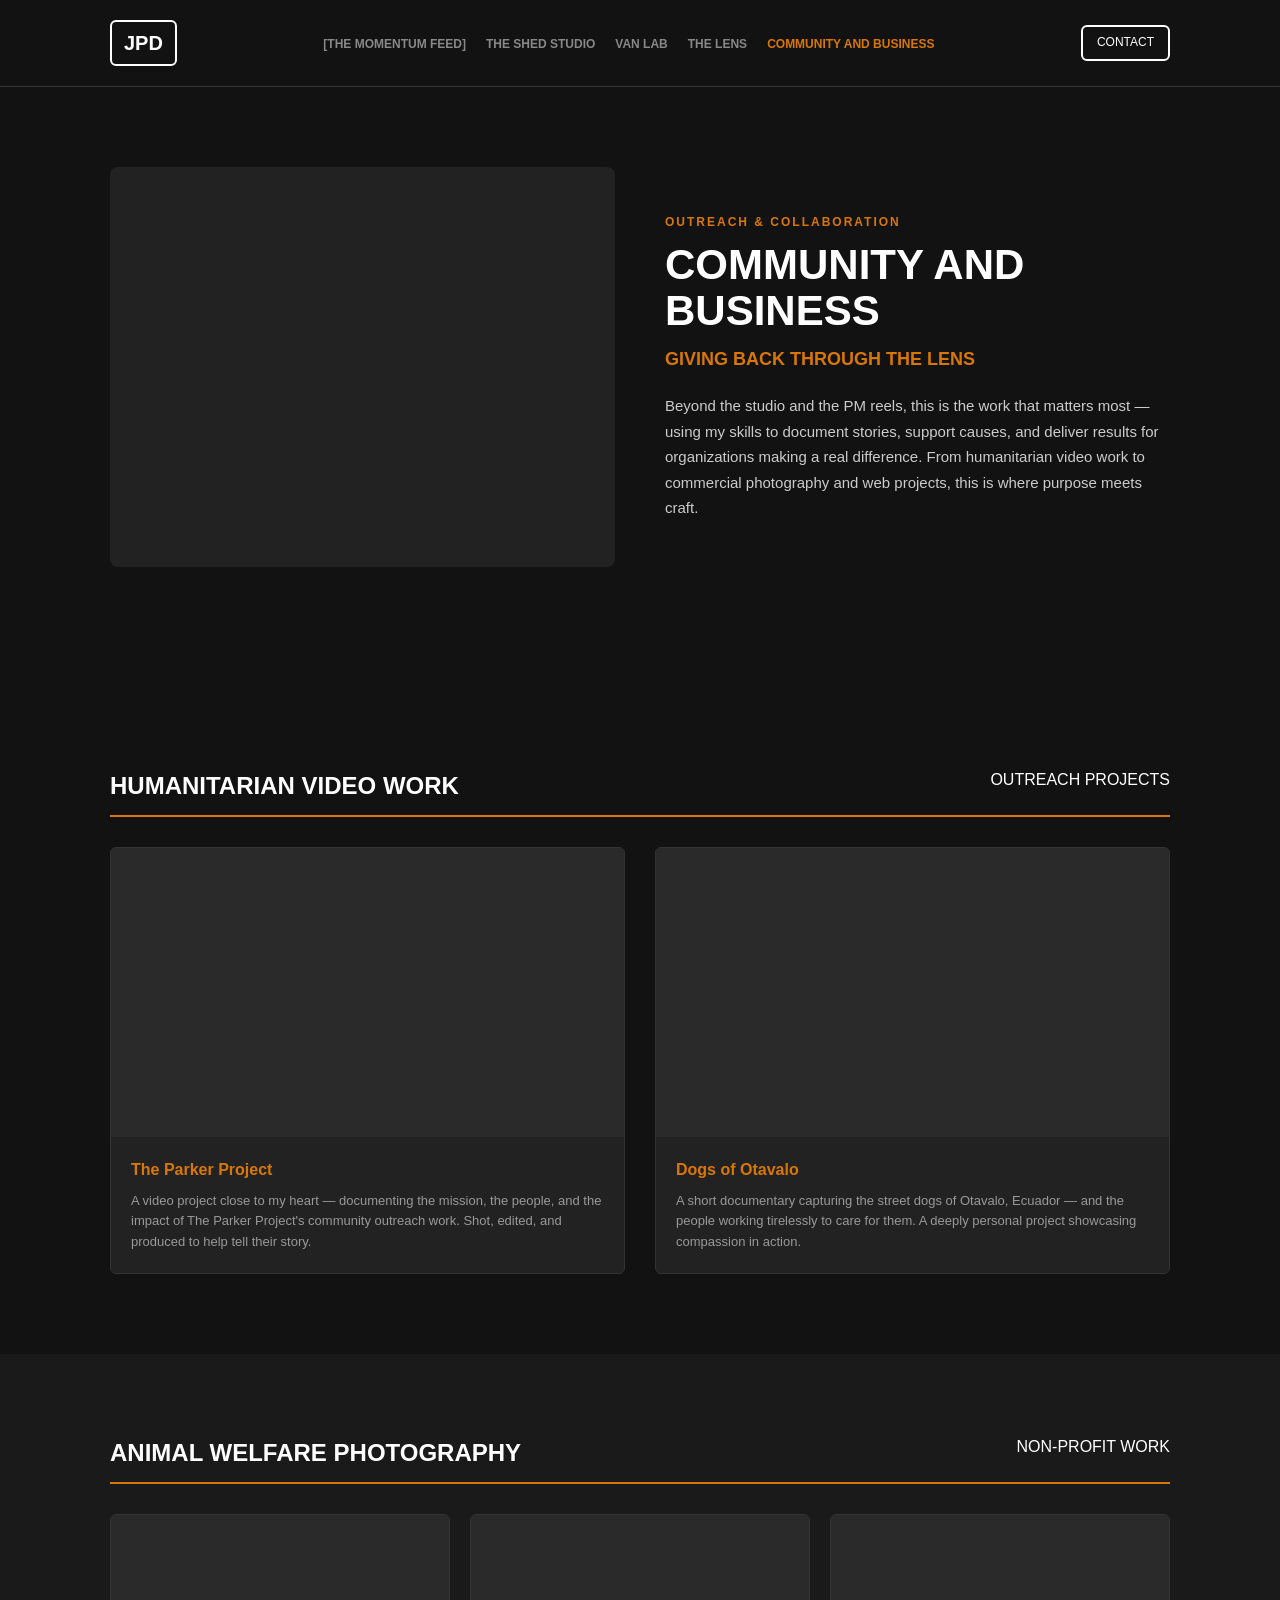
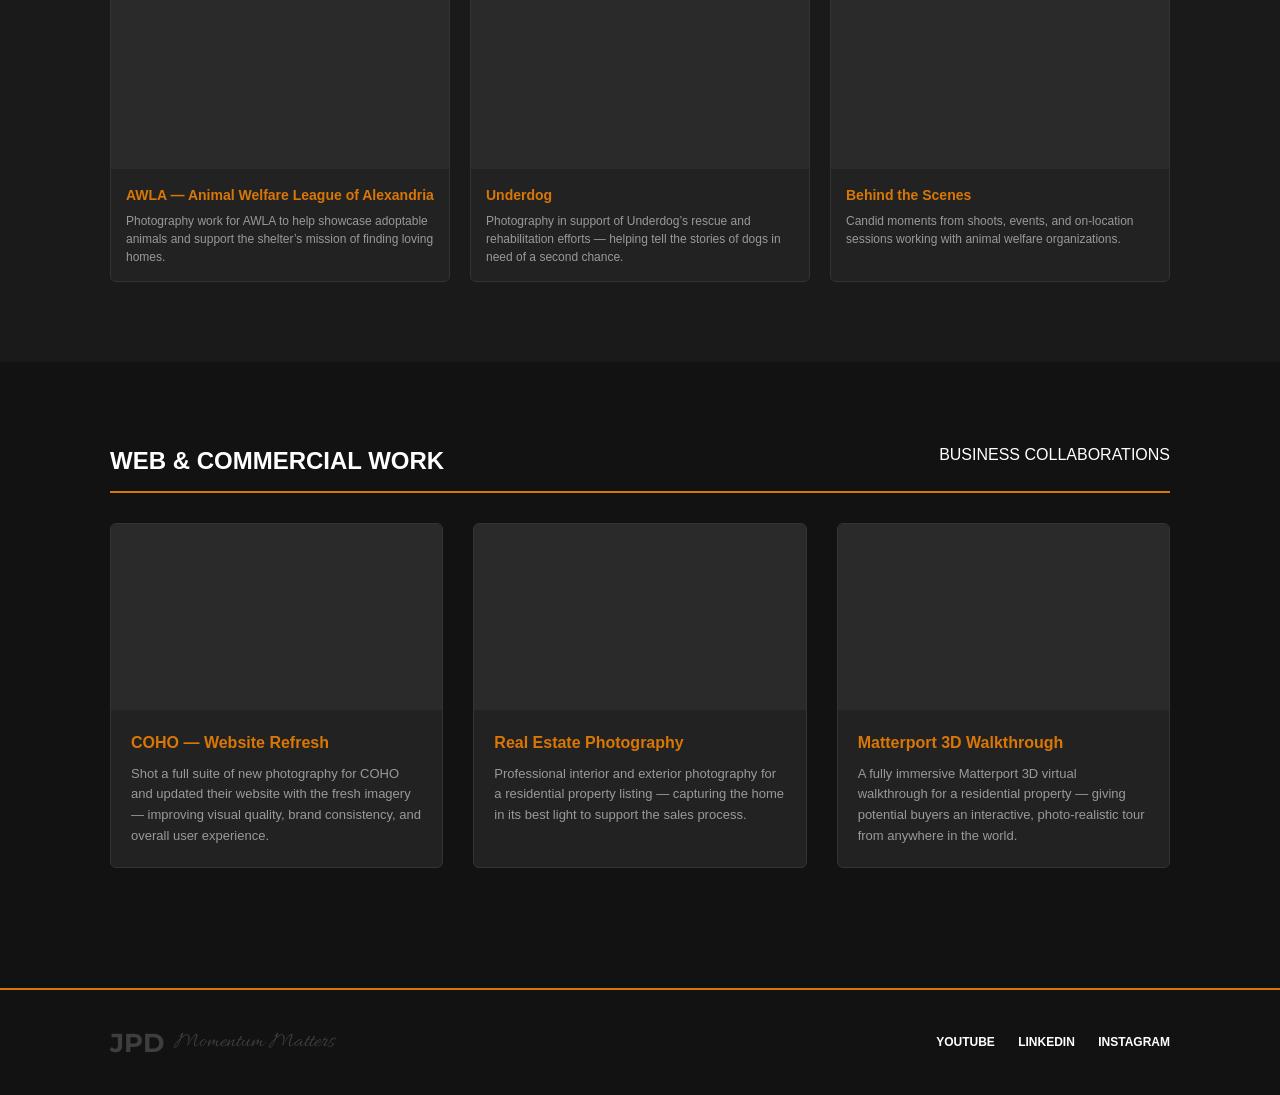
==== community-business.html @ d8e05210 "Add 4 new page scaffolds: Momentum Feed, Van Lab, The Lens, Community & Business Co-authored-by: dua" ====
<!DOCTYPE html>
<html lang="en">
<head>
    <meta charset="UTF-8">
    <meta name="viewport" content="width=device-width, initial-scale=1.0">
    <link href="https://fonts.googleapis.com/css2?family=Montserrat:wght@700&family=Pacifico&display=swap" rel="stylesheet">
    <link href="https://fonts.googleapis.com/css2?family=Great+Vibes&display=swap" rel="stylesheet">
    <link href="https://fonts.googleapis.com/css2?family=Dancing+Script:wght@400&display=swap" rel="stylesheet">
    <link href="https://fonts.googleapis.com/css2?family=Allura&display=swap" rel="stylesheet">
    <link href="https://fonts.googleapis.com/css2?family=Parisienne&display=swap" rel="stylesheet">
    <title>JPD | Community and Business</title>
    <link rel="stylesheet" href="style.css">
</head>

<body>

<header class="main-header">
    <div class="container header-container">
        <a href="index.html" class="logo-box">JPD</a>

        <nav class="main-nav">
            <ul>
                <li><a href="momentum-feed.html">[THE MOMENTUM FEED]</a></li>
                <li><a href="shed-studio.html">THE SHED STUDIO</a></li>
                <li><a href="van-lab.html">VAN LAB</a></li>
                <li><a href="the-lens.html">THE LENS</a></li>
                <li><a href="community-business.html" class="active">COMMUNITY AND BUSINESS</a></li>
            </ul>
        </nav>

        <div class="hamburger" id="hamburger">
            <span></span><span></span><span></span>
        </div>

        <a href="#" class="btn-outline">CONTACT</a>
    </div>

    <div class="mobile-nav" id="mobileNav">
        <a href="momentum-feed.html">THE MOMENTUM FEED</a>
        <a href="shed-studio.html">THE SHED STUDIO</a>
        <a href="van-lab.html">VAN LAB</a>
        <a href="the-lens.html">THE LENS</a>
        <a href="community-business.html">COMMUNITY AND BUSINESS</a>
        <a href="#">CONTACT</a>
    </div>
</header>

<!-- PAGE HERO -->
<section class="comm-hero">
    <div class="container comm-hero-container">

        <div class="comm-hero-image"></div>

        <div class="comm-hero-content">
            <div class="comm-hero-text-wrap">
                <p class="studio-eyebrow">OUTREACH &amp; COLLABORATION</p>
                <h1 class="comm-hero-title">COMMUNITY AND BUSINESS</h1>
                <p class="comm-hero-subtitle">GIVING BACK THROUGH THE LENS</p>
                <p class="comm-hero-desc">Beyond the studio and the PM reels, this is the work that matters most &mdash; using my skills to document stories, support causes, and deliver results for organizations making a real difference. From humanitarian video work to commercial photography and web projects, this is where purpose meets craft.</p>
            </div>
        </div>

    </div>
</section>

<!-- HUMANITARIAN VIDEO WORK -->
<section class="comm-section">
    <div class="container">
        <div class="studio-build-header">
            <h2>HUMANITARIAN VIDEO WORK</h2>
            <span>OUTREACH PROJECTS</span>
        </div>

        <div class="comm-video-grid">

            <div class="comm-video-item">
                <div class="comm-video-thumb"></div>
                <div class="comm-video-info">
                    <h4>The Parker Project</h4>
                    <p>A video project close to my heart &mdash; documenting the mission, the people, and the impact of The Parker Project's community outreach work. Shot, edited, and produced to help tell their story.</p>
                </div>
            </div>

            <div class="comm-video-item">
                <div class="comm-video-thumb"></div>
                <div class="comm-video-info">
                    <h4>Dogs of Otavalo</h4>
                    <p>A short documentary capturing the street dogs of Otavalo, Ecuador &mdash; and the people working tirelessly to care for them. A deeply personal project showcasing compassion in action.</p>
                </div>
            </div>

        </div>
    </div>
</section>

<!-- ANIMAL WELFARE PHOTOGRAPHY -->
<section class="comm-section comm-section--alt">
    <div class="container">
        <div class="studio-build-header">
            <h2>ANIMAL WELFARE PHOTOGRAPHY</h2>
            <span>NON-PROFIT WORK</span>
        </div>

        <div class="comm-photo-grid">

            <div class="comm-photo-item">
                <div class="comm-photo-thumb"></div>
                <div class="comm-photo-info">
                    <h4>AWLA &mdash; Animal Welfare League of Alexandria</h4>
                    <p>Photography work for AWLA to help showcase adoptable animals and support the shelter&rsquo;s mission of finding loving homes.</p>
                </div>
            </div>

            <div class="comm-photo-item">
                <div class="comm-photo-thumb"></div>
                <div class="comm-photo-info">
                    <h4>Underdog</h4>
                    <p>Photography in support of Underdog&rsquo;s rescue and rehabilitation efforts &mdash; helping tell the stories of dogs in need of a second chance.</p>
                </div>
            </div>

            <div class="comm-photo-item">
                <div class="comm-photo-thumb"></div>
                <div class="comm-photo-info">
                    <h4>Behind the Scenes</h4>
                    <p>Candid moments from shoots, events, and on-location sessions working with animal welfare organizations.</p>
                </div>
            </div>

        </div>
    </div>
</section>

<!-- WEB & COMMERCIAL WORK -->
<section class="comm-section">
    <div class="container">
        <div class="studio-build-header">
            <h2>WEB &amp; COMMERCIAL WORK</h2>
            <span>BUSINESS COLLABORATIONS</span>
        </div>

        <div class="comm-project-grid">

            <div class="comm-project-card">
                <div class="comm-project-img"></div>
                <div class="comm-project-info">
                    <h4>COHO &mdash; Website Refresh</h4>
                    <p>Shot a full suite of new photography for COHO and updated their website with the fresh imagery &mdash; improving visual quality, brand consistency, and overall user experience.</p>
                </div>
            </div>

            <div class="comm-project-card">
                <div class="comm-project-img"></div>
                <div class="comm-project-info">
                    <h4>Real Estate Photography</h4>
                    <p>Professional interior and exterior photography for a residential property listing &mdash; capturing the home in its best light to support the sales process.</p>
                </div>
            </div>

            <div class="comm-project-card">
                <div class="comm-project-img"></div>
                <div class="comm-project-info">
                    <h4>Matterport 3D Walkthrough</h4>
                    <p>A fully immersive Matterport 3D virtual walkthrough for a residential property &mdash; giving potential buyers an interactive, photo-realistic tour from anywhere in the world.</p>
                </div>
            </div>

        </div>
    </div>
</section>

<footer class="footer">
    <div class="container footer-wrap">
        <div class="footer-brand">
            <span class="footer-jpd">JPD</span>
            <span class="footer-tagline">Momentum Matters</span>
        </div>

        <div class="socials">
            <a href="#">YOUTUBE</a>
            <a href="#">LINKEDIN</a>
            <a href="#">INSTAGRAM</a>
        </div>
    </div>
</footer>

<script src="script.js"></script>
</body>
</html>
---- style.css ----
/* GLOBAL */
* {
    margin: 0;
    padding: 0;
    box-sizing: border-box;
}

body {
    background: #121212;
    color: #fff;
    font-family: 'Segoe UI', Arial, sans-serif;
    line-height: 1.6;
}

.container {
    max-width: 1100px;
    margin: 0 auto;
    padding: 0 20px;
}

/* DESKTOP DEFAULT — hide mobile versions */
.title-mobile,
.mobile-text {
    display: none;
}

/* HEADER */
.main-header {
    padding: 20px 0;
    border-bottom: 1px solid #333;
    position: relative;
}

.header-container {
    display: flex;
    justify-content: space-between;
    align-items: center;
}

.logo-box {
    font-weight: 600;
    border: 2px solid #fff;
    padding: 5px 12px;
    font-size: 20px;
    border-radius: 6px;
    color: #fff;
    text-decoration: none;
}

/* CONTACT BUTTON */
.btn-outline {
    color: #fff;
    border: 2px solid #fff;
    padding: 6px 14px;
    text-decoration: none;
    font-size: 12px;
    border-radius: 6px;
    transition: 0.3s;
}

.btn-outline:hover {
    border-color: #d97706;
    color: #d97706;
}

/* NAVIGATION */
.main-nav ul {
    display: flex;
    gap: 20px;
    list-style: none;
}

.main-nav a {
    color: #888;
    text-decoration: none;
    font-size: 12px;
    font-weight: bold;
    text-transform: uppercase;
}

.main-nav a.active {
    color: #d97706;
}

/* HAMBURGER */
.hamburger {
    display: none;
    flex-direction: column;
    gap: 4px;
    cursor: pointer;
}

.hamburger span {
    width: 22px;
    height: 2px;
    background: #fff;
    border-radius: 2px;
}

/* MOBILE NAV */
.mobile-nav {
    display: none;
    flex-direction: column;
    background: #1a1a1a;
    padding: 20px;
    border-top: 1px solid #333;
}

.mobile-nav a {
    color: #fff;
    padding: 10px 0;
    text-decoration: none;
    font-size: 14px;
    border-bottom: 1px solid #333;
}

/* HERO */
.hero {
    padding: 80px 0 120px 0;
}

.hero-container {
    display: flex;
    align-items: center;
    gap: 50px;
}

.hero-image {
    flex: 1;
    background: #222;
    height: 350px;
    border-radius: 8px;
}

.hero-content {
    flex: 1;
    display: flex;
    justify-content: center;
    align-items: flex-end;
    text-align: center;
}

.hero-title {
    font-size: 45px;
    margin-bottom: 5px;
}

.hero-subtitle {
    color: #d97706;
    font-size: 22px;
    font-weight: bold;
    margin-bottom: 25px;
}

.btn-primary {
    background: #d97706;
    color: #fff;
    padding: 14px 28px;
    text-decoration: none;
    font-weight: bold;
    border-radius: 4px;
    display: inline-block;
}

/* METHOD */
.method {
    padding: 100px 0;
    background: #1a1a1a;
}

.method-title {
    text-align: center;
    color: #d97706;
    margin-bottom: 25px;
}

.method-grid {
    display: grid;
    grid-template-columns: repeat(3, 1fr);
    gap: 30px;
}

.method-col h3 {
    color: #d97706;
    margin-bottom: 10px;
    font-size: 18px;
}

/* FEED */
.feed {
    padding: 60px 0;
}

.feed-header {
    border-bottom: 2px solid #d97706;
    display: flex;
    justify-content: space-between;
    padding-bottom: 10px;
    margin-bottom: 30px;
}

/* REELS — DESKTOP */
.reel-row {
    display: grid !important;
    grid-template-columns: repeat(4, 1fr) !important;
    gap: 20px !important;
}

.reel-box {
    background: #222;
    border: 1px solid #333;
    border-radius: 6px;
    aspect-ratio: 9 / 16;
    width: 100%;
}

/* PILLARS */
.pillars {
    padding: 60px 0;
}

.pillar-row {
    display: grid;
    grid-template-columns: repeat(4, 1fr);
    gap: 15px;
}

.pillar {
    background: #1e1e1e;
    border: 1px solid #333;
    border-radius: 4px;
    padding-bottom: 15px;
}

.pillar-img {
    height: 140px;
    background: #333;
    margin-bottom: 15px;
}

.pillar h4 {
    padding: 0 15px;
    color: #d97706;
    font-size: 15px;
    margin-bottom: 5px;
}

.pillar p {
    padding: 0 15px;
    font-size: 12px;
    color: #999;
}

/* FOOTER — DESKTOP */
.footer {
    border-top: 2px solid #d97706;
    padding: 40px 0;
    margin-top: 40px;
}

.footer-wrap {
    display: flex;
    justify-content: space-between;
    align-items: center;
    font-size: 12px;
    color: #666;
}

.footer-brand {
    display: flex;
    flex-direction: row;
    align-items: center;
    gap: 10px;
}

.footer-jpd {
    font-family: 'Montserrat', sans-serif;
    font-weight: 700;
    font-size: 1.6rem;
    color: #3F3E3E;
    line-height: 1;
}

.footer-tagline {
    font-family: 'Allura', cursive;
    font-size: 1.4rem;
    font-weight: 400;
    color: #3F3E3E;
    line-height: 1;
}

.socials a {
    color: #fff;
    text-decoration: none;
    margin-left: 20px;
    font-weight: bold;
}

/* MOBILE — ALL OVERRIDES */
@media (max-width: 768px) {

    /* Header */
    .main-nav { display: none; }
    .hamburger { display: flex; }
    .btn-outline { display: none; }

    /* Hero */
    .hero-container {
        flex-direction: column;
        text-align: center;
    }

    /* Method */
    .method-grid {
        grid-template-columns: 1fr;
        gap: 25px;
    }

    .title-desktop,
    .desktop-text {
        display: none;
    }

    .title-mobile,
    .mobile-text {
        display: block;
    }

    .title-mobile {
        color: #d97706;
        font-size: 18px;
        margin-bottom: 8px;
        text-transform: uppercase;
    }

    .mobile-text {
        font-size: 14px;
        color: #ccc;
        line-height: 1.5;
    }

    /* REELS — MOBILE */
    .reel-row {
        grid-template-columns: repeat(3, 1fr) !important;
        gap: 12px !important;
    }

    /* Target the 4th box specifically for the Momentum Feed */
    .reel-hide-mobile {
        display: none !important;
    }

    .reel-box {
        aspect-ratio: 9 / 16;
    }

    /* Passion Projects */
    .pillar-hide-mobile {
        display: none;
    }

    .pillar-row {
        grid-template-columns: 1fr;
        gap: 20px;
    }

    /* Footer */
    .footer-wrap {
        flex-direction: column;
        text-align: center;
        gap: 20px;
    }

    .footer-brand {
        flex-direction: column;
        align-items: center;
        gap: 6px;
    }

    .footer-jpd {
        font-size: 1.8rem;
    }

    .footer-tagline {
        font-size: 1.4rem;
        line-height: 1.1;
    }

    .socials {
        display: flex;
        flex-direction: column;
        gap: 10px;
        margin-left: 0;
    }

    .socials a {
        margin-left: 0;
        font-size: 14px;
        letter-spacing: 1px;
    }
}

/* ===== SHED STUDIO PAGE ===== */

/* Studio Hero */
.studio-hero {
    padding: 80px 0 120px 0;
}

.studio-hero-container {
    display: flex;
    align-items: center;
    gap: 50px;
}

.studio-hero-image {
    flex: 1;
    background: #222;
    height: 400px;
    border-radius: 8px;
}

.studio-hero-content {
    flex: 1;
    display: flex;
    align-items: center;
}

.studio-eyebrow {
    color: #d97706;
    font-size: 12px;
    font-weight: bold;
    letter-spacing: 2px;
    margin-bottom: 10px;
}

.studio-hero-title {
    font-size: 42px;
    line-height: 1.1;
    margin-bottom: 10px;
}

.studio-hero-subtitle {
    color: #d97706;
    font-size: 18px;
    font-weight: bold;
    margin-bottom: 20px;
}

.studio-hero-desc {
    color: #ccc;
    font-size: 15px;
    line-height: 1.7;
}

/* Studio Section Title */
.studio-section-title {
    text-align: center;
    color: #d97706;
    margin-bottom: 30px;
}

/* Studio At A Glance */
.studio-glance {
    padding: 80px 0;
    background: #1a1a1a;
}

.studio-glance-grid {
    display: grid;
    grid-template-columns: repeat(3, 1fr);
    gap: 30px;
}

.studio-glance-card {
    background: #222;
    border: 1px solid #333;
    border-radius: 6px;
    padding: 30px 20px;
    text-align: center;
}

.studio-glance-icon {
    width: 60px;
    height: 60px;
    background: #333;
    border-radius: 50%;
    margin: 0 auto 20px;
}

.studio-glance-card h4 {
    color: #d97706;
    font-size: 16px;
    margin-bottom: 12px;
}

.studio-glance-card p {
    color: #999;
    font-size: 13px;
    line-height: 1.6;
}

/* The Build */
.studio-build {
    padding: 80px 0;
}

.studio-build-header {
    border-bottom: 2px solid #d97706;
    display: flex;
    justify-content: space-between;
    padding-bottom: 10px;
    margin-bottom: 30px;
}

.studio-build-grid {
    display: grid;
    grid-template-columns: 2fr 1fr;
    gap: 15px;
}

.studio-build-img--large {
    background: #222;
    border: 1px solid #333;
    border-radius: 6px;
    height: 360px;
}

.studio-build-side {
    display: flex;
    flex-direction: column;
    gap: 15px;
}

.studio-build-img {
    background: #222;
    border: 1px solid #333;
    border-radius: 6px;
    flex: 1;
    min-height: 160px;
}

/* Studio Gallery */
.studio-gallery {
    padding: 80px 0;
    background: #1a1a1a;
}

.studio-gallery-grid {
    display: grid;
    grid-template-columns: repeat(3, 1fr);
    gap: 15px;
}

.studio-gallery-item {
    background: #222;
    border: 1px solid #333;
    border-radius: 6px;
    aspect-ratio: 4 / 3;
}

/* Latest from the Studio feed */
.studio-feed {
    padding: 60px 0;
}

/* Studio link in Method section */
.studio-link {
    display: inline-block;
    margin-top: 15px;
    color: #d97706;
    text-decoration: none;
    font-size: 13px;
    font-weight: bold;
    letter-spacing: 1px;
}

.studio-link:hover {
    text-decoration: underline;
}

/* Pillar as a link */
a.pillar {
    text-decoration: none;
    display: block;
    color: inherit;
    transition: border-color 0.2s;
}

a.pillar:hover {
    border-color: #d97706;
}

/* Mobile overrides for Shed Studio page */
@media (max-width: 768px) {

    .studio-hero-container {
        flex-direction: column;
        text-align: center;
    }

    .studio-hero-title {
        font-size: 30px;
    }

    .studio-glance-grid {
        grid-template-columns: 1fr;
        gap: 20px;
    }

    .studio-build-grid {
        grid-template-columns: 1fr;
    }

    .studio-build-img--large {
        height: 220px;
    }

    .studio-build-side {
        flex-direction: row;
    }

    .studio-gallery-grid {
        grid-template-columns: repeat(2, 1fr);
    }
}

/* ===== MOMENTUM FEED PAGE ===== */

.feed-page-hero {
    padding: 80px 0 120px 0;
}

.feed-page-hero-container {
    display: flex;
    align-items: center;
    gap: 50px;
}

.feed-page-hero-image {
    flex: 1;
    background: #222;
    height: 400px;
    border-radius: 8px;
}

.feed-page-hero-content {
    flex: 1;
    display: flex;
    align-items: center;
}

.feed-page-hero-title {
    font-size: 42px;
    line-height: 1.1;
    margin-bottom: 10px;
}

.feed-page-hero-subtitle {
    color: #d97706;
    font-size: 18px;
    font-weight: bold;
    margin-bottom: 20px;
}

.feed-page-hero-desc {
    color: #ccc;
    font-size: 15px;
    line-height: 1.7;
}

.feed-page-reels {
    padding: 60px 0;
}

.feed-page-reels--alt {
    background: #1a1a1a;
    padding: 0 0 60px 0;
}

/* ===== VAN LAB PAGE ===== */

.vanlab-status {
    display: grid;
    grid-template-columns: repeat(3, 1fr);
    gap: 30px;
}

.vanlab-status-card {
    background: #222;
    border: 1px solid #333;
    border-radius: 6px;
    padding: 30px 20px;
    text-align: center;
}

.vanlab-status-badge {
    display: inline-block;
    background: #d97706;
    color: #fff;
    font-size: 11px;
    font-weight: bold;
    letter-spacing: 1px;
    padding: 3px 10px;
    border-radius: 3px;
    margin-bottom: 15px;
}

.vanlab-status-badge--pending {
    background: #333;
    color: #888;
}

.vanlab-status-card h4 {
    color: #d97706;
    font-size: 16px;
    margin-bottom: 12px;
}

.vanlab-status-card p:not(.vanlab-status-badge) {
    color: #999;
    font-size: 13px;
    line-height: 1.6;
}

.vanlab-status-card--pending {
    opacity: 0.75;
}

/* ===== THE LENS PAGE ===== */

.lens-hero {
    padding: 80px 0 120px 0;
}

.lens-hero-container {
    display: flex;
    align-items: center;
    gap: 50px;
}

.lens-hero-image {
    flex: 1;
    background: #222;
    height: 400px;
    border-radius: 8px;
}

.lens-hero-content {
    flex: 1;
    display: flex;
    align-items: center;
}

.lens-hero-title {
    font-size: 42px;
    line-height: 1.1;
    margin-bottom: 10px;
}

.lens-hero-subtitle {
    color: #d97706;
    font-size: 18px;
    font-weight: bold;
    margin-bottom: 20px;
}

.lens-hero-desc {
    color: #ccc;
    font-size: 15px;
    line-height: 1.7;
}

.lens-gallery {
    padding: 80px 0;
    background: #1a1a1a;
}

.lens-gallery--alt {
    background: #121212;
}

.lens-gallery-grid {
    display: grid;
    grid-template-columns: repeat(3, 1fr);
    gap: 15px;
}

.lens-gallery-item {
    background: #222;
    border: 1px solid #333;
    border-radius: 6px;
    aspect-ratio: 4 / 3;
}

.lens-collections {
    padding: 80px 0;
}

.lens-collections-desc {
    color: #999;
    font-size: 14px;
    text-align: center;
    margin-top: -15px;
    margin-bottom: 35px;
}

.lens-collection-grid {
    display: grid;
    grid-template-columns: repeat(4, 1fr);
    gap: 20px;
}

.lens-collection-card {
    background: #1e1e1e;
    border: 1px solid #333;
    border-radius: 6px;
    overflow: hidden;
    text-decoration: none;
    color: inherit;
    display: block;
    transition: border-color 0.2s;
}

.lens-collection-card:hover {
    border-color: #d97706;
}

.lens-collection-img {
    background: #333;
    aspect-ratio: 4 / 3;
}

.lens-collection-info {
    padding: 15px;
}

.lens-collection-info h4 {
    color: #d97706;
    font-size: 14px;
    margin-bottom: 6px;
}

.lens-collection-info p {
    color: #999;
    font-size: 12px;
    line-height: 1.5;
}

/* ===== COMMUNITY AND BUSINESS PAGE ===== */

.comm-hero {
    padding: 80px 0 120px 0;
}

.comm-hero-container {
    display: flex;
    align-items: center;
    gap: 50px;
}

.comm-hero-image {
    flex: 1;
    background: #222;
    height: 400px;
    border-radius: 8px;
}

.comm-hero-content {
    flex: 1;
    display: flex;
    align-items: center;
}

.comm-hero-title {
    font-size: 42px;
    line-height: 1.1;
    margin-bottom: 10px;
}

.comm-hero-subtitle {
    color: #d97706;
    font-size: 18px;
    font-weight: bold;
    margin-bottom: 20px;
}

.comm-hero-desc {
    color: #ccc;
    font-size: 15px;
    line-height: 1.7;
}

.comm-section {
    padding: 80px 0;
}

.comm-section--alt {
    background: #1a1a1a;
}

.comm-video-grid {
    display: grid;
    grid-template-columns: repeat(2, 1fr);
    gap: 30px;
}

.comm-video-item {
    background: #222;
    border: 1px solid #333;
    border-radius: 6px;
    overflow: hidden;
}

.comm-video-thumb {
    background: #2a2a2a;
    aspect-ratio: 16 / 9;
}

.comm-video-info {
    padding: 20px;
}

.comm-video-info h4 {
    color: #d97706;
    font-size: 16px;
    margin-bottom: 8px;
}

.comm-video-info p {
    color: #999;
    font-size: 13px;
    line-height: 1.6;
}

.comm-photo-grid {
    display: grid;
    grid-template-columns: repeat(3, 1fr);
    gap: 20px;
}

.comm-photo-item {
    background: #222;
    border: 1px solid #333;
    border-radius: 6px;
    overflow: hidden;
}

.comm-photo-thumb {
    background: #2a2a2a;
    aspect-ratio: 4 / 3;
}

.comm-photo-info {
    padding: 15px;
}

.comm-photo-info h4 {
    color: #d97706;
    font-size: 14px;
    margin-bottom: 6px;
}

.comm-photo-info p {
    color: #999;
    font-size: 12px;
    line-height: 1.5;
}

.comm-project-grid {
    display: grid;
    grid-template-columns: repeat(3, 1fr);
    gap: 30px;
}

.comm-project-card {
    background: #222;
    border: 1px solid #333;
    border-radius: 6px;
    overflow: hidden;
}

.comm-project-img {
    background: #2a2a2a;
    aspect-ratio: 16 / 9;
}

.comm-project-info {
    padding: 20px;
}

.comm-project-info h4 {
    color: #d97706;
    font-size: 16px;
    margin-bottom: 8px;
}

.comm-project-info p {
    color: #999;
    font-size: 13px;
    line-height: 1.6;
}

/* ===== MOBILE OVERRIDES FOR NEW PAGES ===== */
@media (max-width: 768px) {

    /* Momentum Feed Page */
    .feed-page-hero-container {
        flex-direction: column;
        text-align: center;
    }

    .feed-page-hero-title {
        font-size: 30px;
    }

    /* Van Lab */
    .vanlab-status {
        grid-template-columns: 1fr;
        gap: 20px;
    }

    /* The Lens */
    .lens-hero-container {
        flex-direction: column;
        text-align: center;
    }

    .lens-hero-title {
        font-size: 30px;
    }

    .lens-gallery-grid {
        grid-template-columns: repeat(2, 1fr);
    }

    .lens-collection-grid {
        grid-template-columns: repeat(2, 1fr);
    }

    /* Community and Business */
    .comm-hero-container {
        flex-direction: column;
        text-align: center;
    }

    .comm-hero-title {
        font-size: 30px;
    }

    .comm-video-grid {
        grid-template-columns: 1fr;
    }

    .comm-photo-grid {
        grid-template-columns: repeat(2, 1fr);
    }

    .comm-project-grid {
        grid-template-columns: 1fr;
    }
}
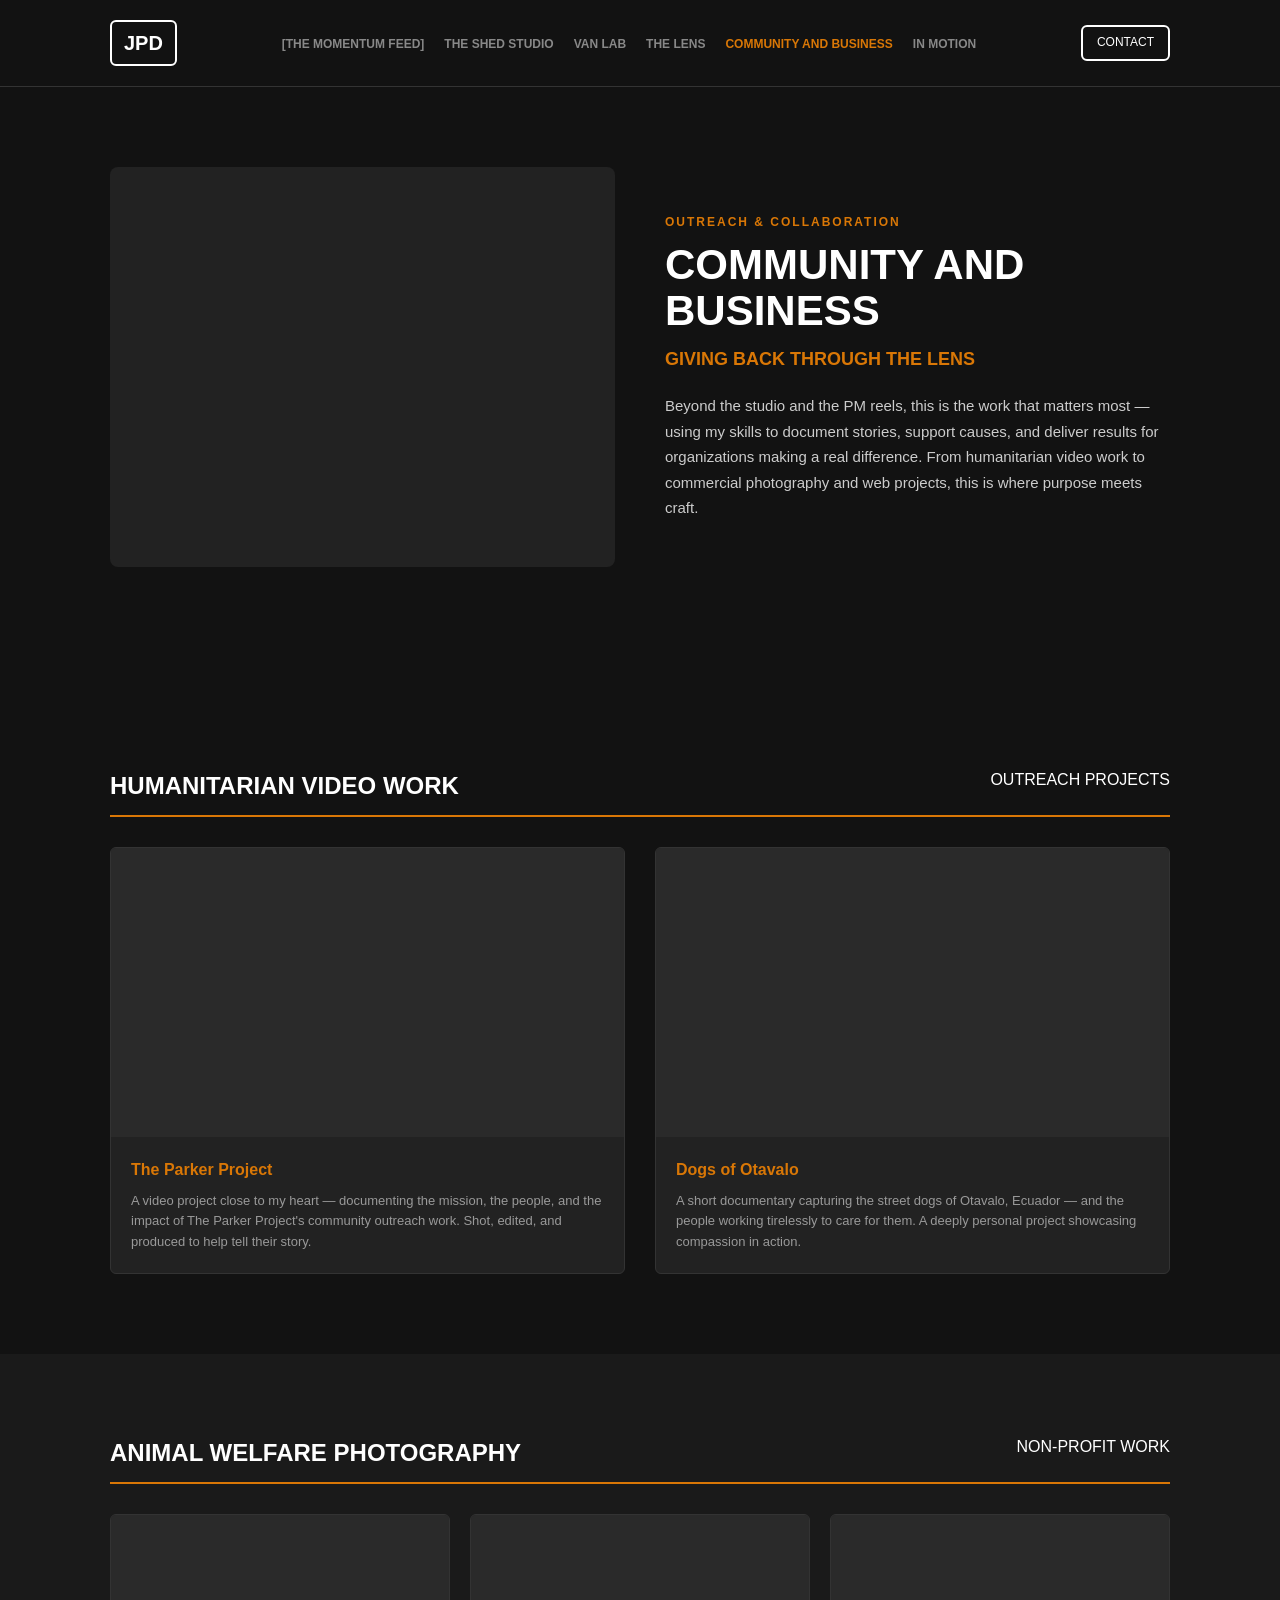
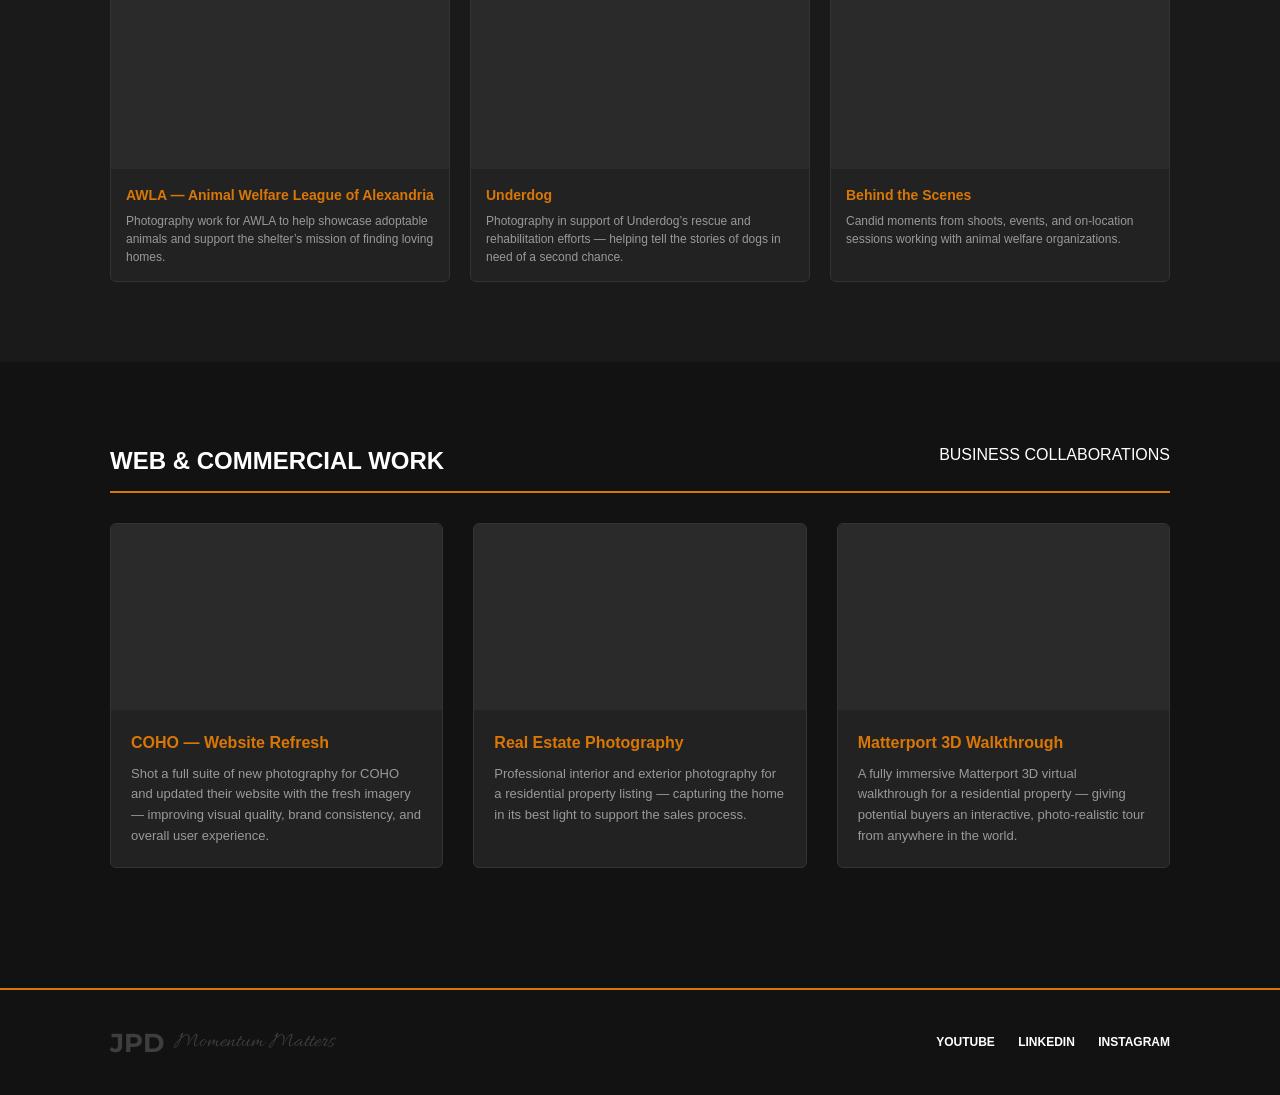
==== commit bbee0204: "Fix feed heading link color, link WATCH MY WORK to new IN MOTION page, add IN MOTION nav + scaffold " ====
--- a/community-business.html
+++ b/community-business.html
@@ -25,6 +25,7 @@
                 <li><a href="van-lab.html">VAN LAB</a></li>
                 <li><a href="the-lens.html">THE LENS</a></li>
                 <li><a href="community-business.html" class="active">COMMUNITY AND BUSINESS</a></li>
+                <li><a href="in-motion.html">IN MOTION</a></li>
             </ul>
         </nav>
 
@@ -41,6 +42,7 @@
         <a href="van-lab.html">VAN LAB</a>
         <a href="the-lens.html">THE LENS</a>
         <a href="community-business.html">COMMUNITY AND BUSINESS</a>
+        <a href="in-motion.html">IN MOTION</a>
         <a href="#">CONTACT</a>
     </div>
 </header>
--- a/style.css
+++ b/style.css
@@ -78,7 +78,12 @@
     text-transform: uppercase;
 }
 
-.main-nav a.active {
+.main-nav a:visited {
+    color: #888;
+}
+
+.main-nav a.active,
+.main-nav a.active:visited {
     color: #d97706;
 }
 
@@ -112,6 +117,10 @@
     text-decoration: none;
     font-size: 14px;
     border-bottom: 1px solid #333;
+}
+
+.mobile-nav a:visited {
+    color: #fff;
 }
 
 /* HERO */
@@ -199,6 +208,22 @@
     margin-bottom: 30px;
 }
 
+.feed-title-link {
+    color: #fff;
+    text-decoration: none;
+}
+
+.feed-title-link:link,
+.feed-title-link:visited {
+    color: #fff;
+    text-decoration: none;
+}
+
+.feed-title-link:hover {
+    color: #d97706;
+    text-decoration: none;
+}
+
 /* REELS — DESKTOP */
 .reel-row {
     display: grid !important;
@@ -296,6 +321,15 @@
     font-weight: bold;
 }
 
+.socials a:visited {
+    color: #fff;
+}
+
+.socials a:hover {
+    color: #fff;
+    text-decoration: none;
+}
+
 /* MOBILE — ALL OVERRIDES */
 @media (max-width: 768px) {
 
@@ -575,7 +609,12 @@
     letter-spacing: 1px;
 }
 
+.studio-link:visited {
+    color: #d97706;
+}
+
 .studio-link:hover {
+    color: #d97706;
     text-decoration: underline;
 }
 
@@ -585,6 +624,10 @@
     display: block;
     color: inherit;
     transition: border-color 0.2s;
+}
+
+a.pillar:visited {
+    color: inherit;
 }
 
 a.pillar:hover {
@@ -1001,6 +1044,93 @@
     line-height: 1.6;
 }
 
+/* ===== IN MOTION PAGE ===== */
+
+.motion-hero {
+    padding: 80px 0 120px 0;
+}
+
+.motion-hero-container {
+    display: flex;
+    align-items: center;
+    gap: 50px;
+}
+
+.motion-hero-image {
+    flex: 1;
+    background: #222;
+    height: 400px;
+    border-radius: 8px;
+}
+
+.motion-hero-content {
+    flex: 1;
+    display: flex;
+    align-items: center;
+}
+
+.motion-hero-title {
+    font-size: 42px;
+    line-height: 1.1;
+    margin-bottom: 10px;
+}
+
+.motion-hero-subtitle {
+    color: #d97706;
+    font-size: 18px;
+    font-weight: bold;
+    margin-bottom: 20px;
+}
+
+.motion-hero-desc {
+    color: #ccc;
+    font-size: 15px;
+    line-height: 1.7;
+}
+
+.motion-videos {
+    padding: 80px 0;
+    background: #1a1a1a;
+}
+
+.motion-video-grid {
+    display: grid;
+    grid-template-columns: repeat(3, 1fr);
+    gap: 30px;
+}
+
+.motion-video-item {
+    background: #222;
+    border: 1px solid #333;
+    border-radius: 6px;
+    overflow: hidden;
+}
+
+.motion-video-thumb {
+    background: #2a2a2a;
+    aspect-ratio: 16 / 9;
+}
+
+.motion-video-info {
+    padding: 20px;
+}
+
+.motion-video-info h4 {
+    color: #d97706;
+    font-size: 16px;
+    margin-bottom: 8px;
+}
+
+.motion-video-info p {
+    color: #999;
+    font-size: 13px;
+    line-height: 1.6;
+}
+
+.motion-reels {
+    padding: 80px 0;
+}
+
 /* ===== MOBILE OVERRIDES FOR NEW PAGES ===== */
 @media (max-width: 768px) {
 
@@ -1059,4 +1189,18 @@
     .comm-project-grid {
         grid-template-columns: 1fr;
     }
+
+    /* In Motion */
+    .motion-hero-container {
+        flex-direction: column;
+        text-align: center;
+    }
+
+    .motion-hero-title {
+        font-size: 30px;
+    }
+
+    .motion-video-grid {
+        grid-template-columns: 1fr;
+    }
 }
